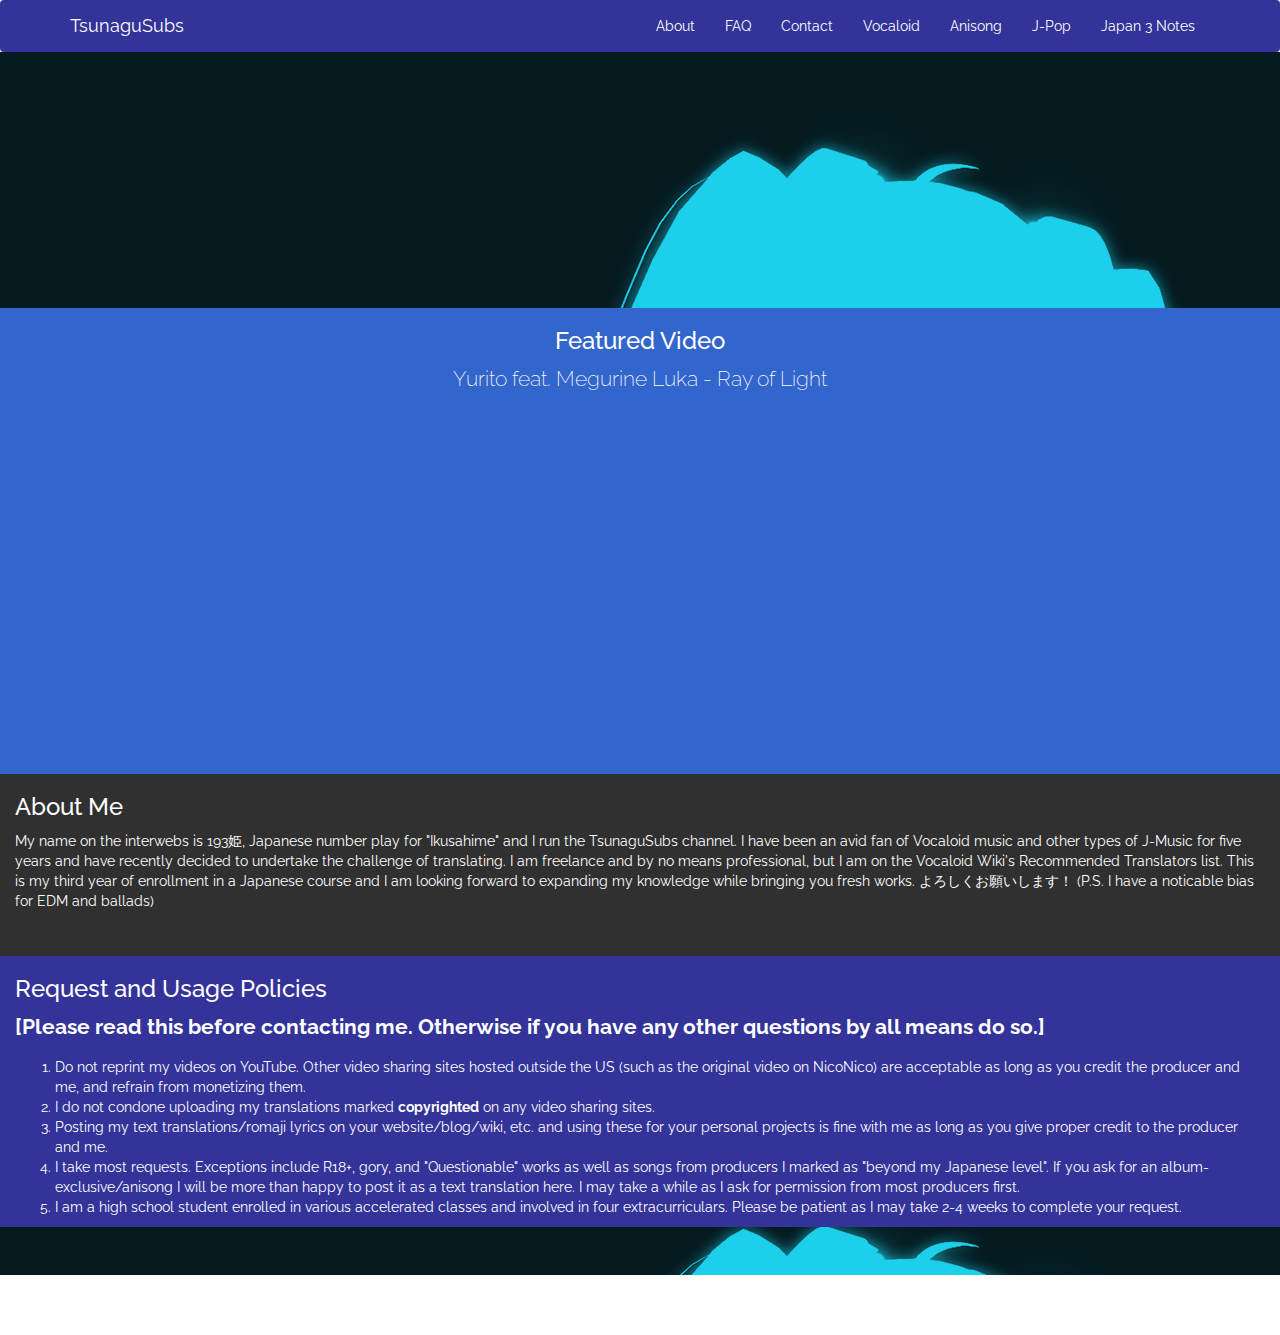
==== index.html @ f8bdbdcb "Initialize website" ====
<!DOCTYPE html>
<html lang="en">
	<head>

		<title>TsunaguSubs</title>
		<meta name="viewport" content="width=device-width, initial-scale=1">
		<meta charset="utf-8">
		<script src="js/jquery-3.1.0.min.js"></script>
		<script src="js/translation-page.js"></script>
		<link rel="stylesheet" href="css/bootstrap-3.3.7/bootstrap.min.css">
		<link rel="stylesheet" type="text/css" href="css/tsunagusubs.css">
		<link href="https://fonts.googleapis.com/css?family=Raleway" rel="stylesheet">

	</head>

	<body>
		<nav class="navbar custom-nav">
        <div class="container">
            <div class="navbar-header">
                <button type="button" class="navbar-toggle" data-toggle="collapse" data-target="#myNavbar">
          <span class="icon-bar"></span>
          <span class="icon-bar"></span>
          <span class="icon-bar"></span>
        </button>
                <a class="navbar-brand" href="#">TsunaguSubs</a>
            </div>
            <div class="collapse navbar-collapse" id="myNavbar">
                <ul class="nav navbar-nav navbar-right">
									<li>
											<a href="#about">About</a>
									</li>
									<li>
											<a href="#faq">FAQ</a>
									</li>
									<li>
											<a href="#contact">Contact</a>
									</li>
                    <li>
                        <a href="#">Vocaloid</a>
                    </li>
                    <li>
                        <a href="#">Anisong</a>
                    </li>
                    <li>
                        <a href="#">J-Pop</a>
                    </li>
                    <li>
                        <a href="#">Japan 3 Notes</a>
                    </li>
                </ul>
            </div>
        </div>
    </nav>

		<div class="jumbotron">
			<div class="container-fluid bg-1 text-center title slideanim">
			<img src="images/kizuna avatar.jpg" class="img-circle" alt="TsunaguSubs" style="width:100px;height:100px;">
			<h2>TsunaguSubs</h2>
			<p>
				Vocaloid and J-Music Translations
			</p>
		</div>

		<div class="container-fluid bg-2 text-center">
			<h3>Featured Video</h3>
			<p>
				Yurito feat. Megurine Luka - Ray of Light
			</p>
			<iframe title="YouTube video player" class="youtube-player" type="text/html"
			width="640" height="360" src="https://www.youtube.com/embed/LyIUN5BTwgQ"
			frameborder="0" allowFullScreen></iframe>
		</div>

		<div id="about" class="container-fluid bg-3 text-left">
			<h3>About Me</h3>
			My name on the interwebs is 193姫, Japanese number play for "Ikusahime" and I run
			the TsunaguSubs channel. I have been an avid fan of Vocaloid music and other types of J-Music for five
			years and have recently decided to undertake the challenge of translating. I am freelance and by no means
			professional, but I am on the Vocaloid Wiki's Recommended Translators list. This is my third year
			of enrollment in a Japanese course and I am looking forward to expanding my knowledge while
			bringing you fresh works. よろしくお願いします！
			(P.S. I have a noticable bias for EDM and ballads)
			</p>
		</div>

		<div class="container-fluid bg-4 text-left">
			<h3>Request and Usage Policies</h3>
			<p>
				<strong>[Please read this before contacting me. Otherwise if you have any other
				questions by all means do so.]</strong>
			</p>
			<ol>
				<li>
					Do not reprint my videos on YouTube. Other video sharing sites hosted outside the US
					(such as the original video on NicoNico) are acceptable as long as you credit the producer
					and me, and refrain from monetizing them.
				</li>
				<li>
					I do not condone uploading my translations marked <strong>copyrighted</strong> on any
					video sharing sites.
				<li>
					Posting my text translations/romaji lyrics on your website/blog/wiki, etc. and using these
					for your personal projects is fine with
					me as long as you give proper credit to the producer and me.
				</li>
				<li>
					I take most requests. Exceptions include R18+, gory, and "Questionable" works as well as songs
					from producers I marked as "beyond my Japanese level". If you
					ask for an album-exclusive/anisong I will be more than happy to post it as a text translation here.
					I may take a while as I ask for permission from most producers first.
				</li>
				<li>
					I am a high school student enrolled in various accelerated classes and involved in four
					extracurriculars. Please be patient as I may take 2-4 weeks to complete your request.
				</li>
			</ol>
		</div>

	</body>
</html>
---- css/tsunagusubs.css ----
body {
  font-family: 'Raleway', sans-serif;
  padding-bottom: 30px;
}


.navbar {
  background-color: #333399;
  color: white;
  margin-bottom: 0 !important;
}

.navbar li a, .navbar .navbar-brand {
    color: #fff !important;
}

.title {
  color: #7FFFD4;
  text-shadow: 4px 4px 4px #000000;
}

.jumbotron {
  background-image: url("../images/hatsunemiku.png");
  background-size: auto;
}

.bg-3 {
  background-color:#303030;
  color:white;
}

.bg-4 {
  background-color: #333399; color:white;
}

.bg-2 {
  background-color: #3366CC;color: white;
}

.slideanim {visibility:hidden;}
.slide {
    /* The name of the animation */
    animation-name: slide;
    -webkit-animation-name: slide;
    /* The duration of the animation */
    animation-duration: 1s;
    -webkit-animation-duration: 1s;
    /* Make the element visible */
    visibility: visible;
}

/* Go from 0% to 100% opacity (see-through) and specify the percentage from when to slide in the element along the Y-axis */
@keyframes slide {
    0% {
        opacity: 0;
        transform: translateY(70%);
    }
    100% {
        opacity: 1;
        transform: translateY(0%);
    }
}
@-webkit-keyframes slide {
    0% {
        opacity: 0;
        -webkit-transform: translateY(70%);
    }
    100% {
        opacity: 1;
        -webkit-transform: translateY(0%);
    }
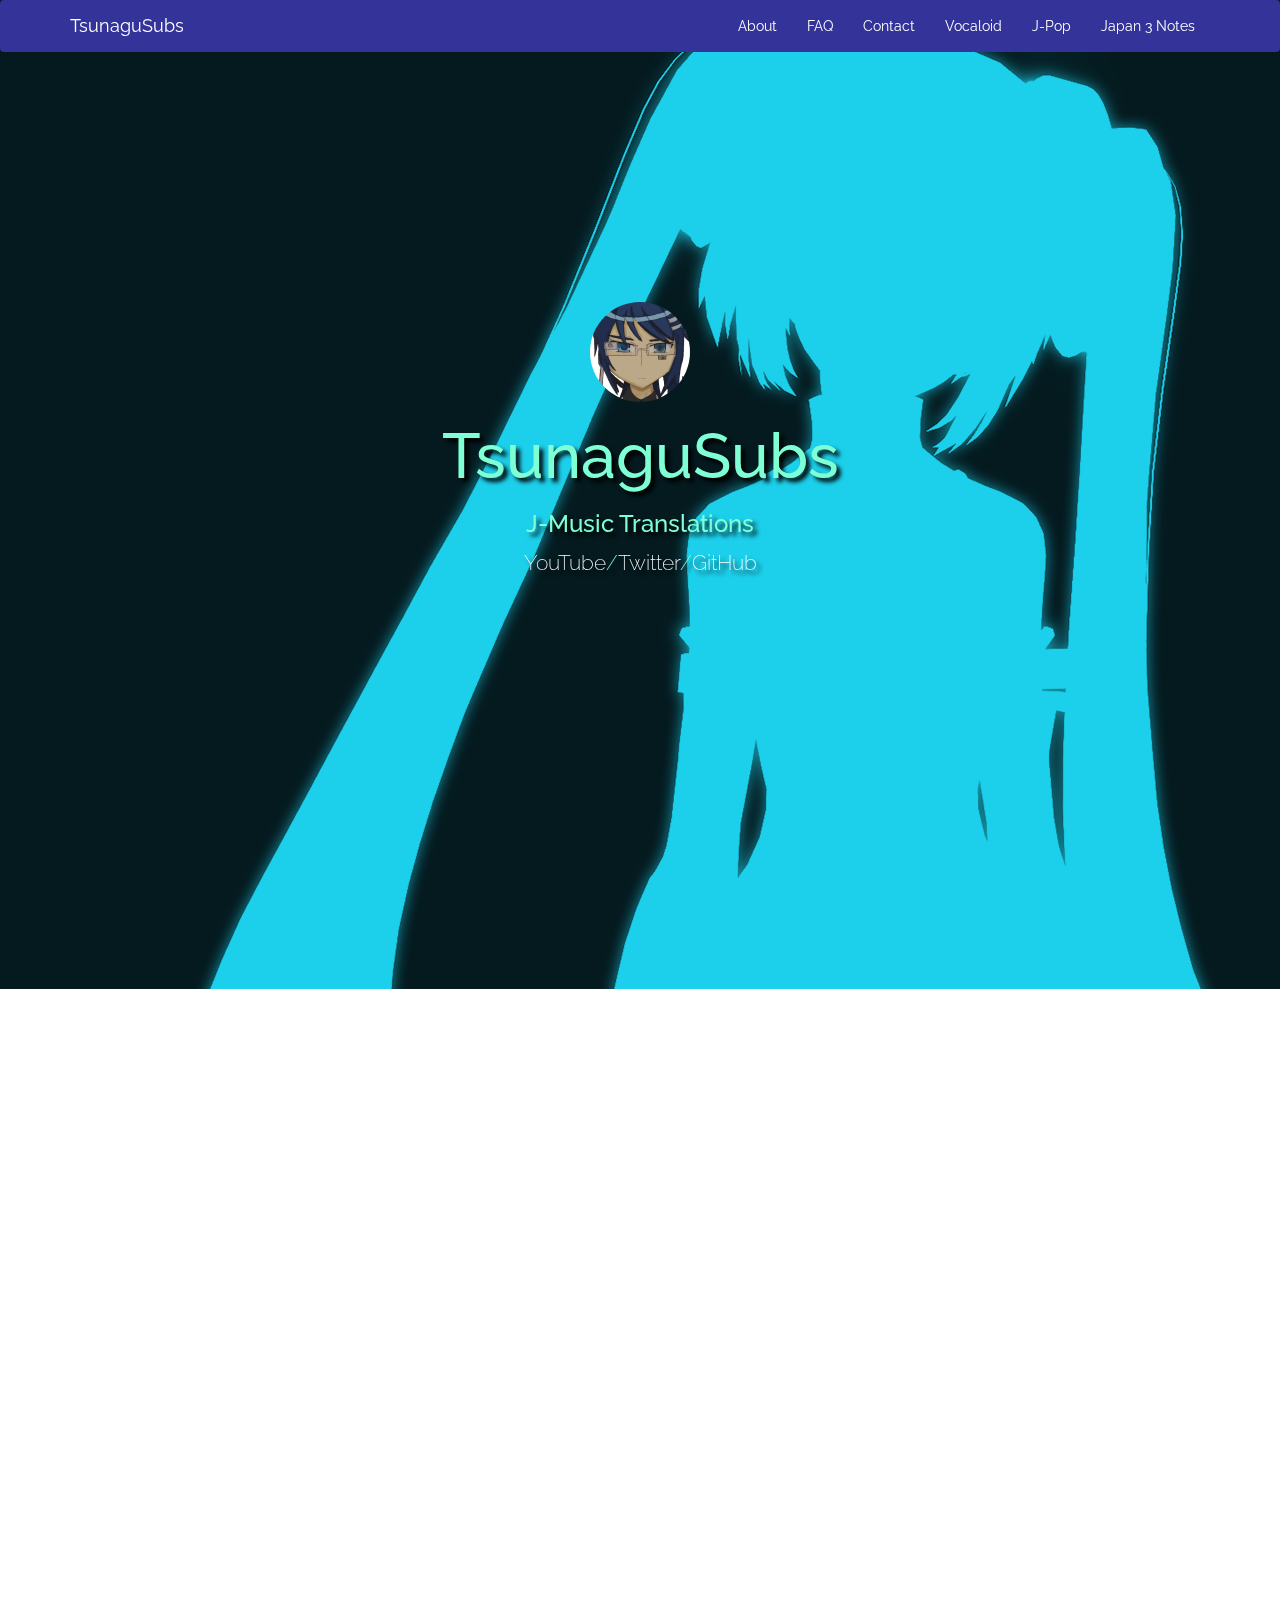
==== commit 4d626ee2: "Added pages and links for class tomorrow" ====
--- a/index.html
+++ b/index.html
@@ -1,120 +1,135 @@
 <!DOCTYPE html>
 <html lang="en">
-	<head>
 
-		<title>TsunaguSubs</title>
-		<meta name="viewport" content="width=device-width, initial-scale=1">
-		<meta charset="utf-8">
-		<script src="js/jquery-3.1.0.min.js"></script>
-		<script src="js/translation-page.js"></script>
-		<link rel="stylesheet" href="css/bootstrap-3.3.7/bootstrap.min.css">
-		<link rel="stylesheet" type="text/css" href="css/tsunagusubs.css">
-		<link href="https://fonts.googleapis.com/css?family=Raleway" rel="stylesheet">
+<head>
 
-	</head>
+	<title>TsunaguSubs</title>
+	<meta name="viewport" content="width=device-width, initial-scale=1">
+	<meta charset="utf-8">
+	<script src="js/jquery-3.1.0.min.js"></script>
+	<script src="js/translation-page.js"></script>
+	<link rel="stylesheet" href="css/bootstrap-3.3.7/bootstrap.min.css">
+	<link rel="stylesheet" type="text/css" href="css/tsunagusubs.css">
+	<link href="https://fonts.googleapis.com/css?family=Raleway" rel="stylesheet">
 
-	<body>
-		<nav class="navbar custom-nav">
-        <div class="container">
-            <div class="navbar-header">
-                <button type="button" class="navbar-toggle" data-toggle="collapse" data-target="#myNavbar">
+</head>
+
+<body>
+	<div id="bg">
+  <img src="images/hatsunemiku.png" alt="hatsunemiku">
+	</div>
+
+	<nav class="navbar custom-nav">
+		<div class="container">
+			<div class="navbar-header">
+				<button type="button" class="navbar-toggle" data-toggle="collapse" data-target="#myNavbar">
           <span class="icon-bar"></span>
           <span class="icon-bar"></span>
           <span class="icon-bar"></span>
         </button>
-                <a class="navbar-brand" href="#">TsunaguSubs</a>
-            </div>
-            <div class="collapse navbar-collapse" id="myNavbar">
-                <ul class="nav navbar-nav navbar-right">
-									<li>
-											<a href="#about">About</a>
-									</li>
-									<li>
-											<a href="#faq">FAQ</a>
-									</li>
-									<li>
-											<a href="#contact">Contact</a>
-									</li>
-                    <li>
-                        <a href="#">Vocaloid</a>
-                    </li>
-                    <li>
-                        <a href="#">Anisong</a>
-                    </li>
-                    <li>
-                        <a href="#">J-Pop</a>
-                    </li>
-                    <li>
-                        <a href="#">Japan 3 Notes</a>
-                    </li>
-                </ul>
-            </div>
-        </div>
-    </nav>
+				<a class="navbar-brand" href="#">TsunaguSubs</a>
+			</div>
+			<div class="collapse navbar-collapse" id="myNavbar">
+				<ul class="nav navbar-nav navbar-right">
+					<li>
+						<a href="#about">About</a>
+					</li>
+					<li>
+						<a href="#faq">FAQ</a>
+					</li>
+					<li>
+						<a href="#contact">Contact</a>
+					</li>
+					<li>
+						<a href="vocaloid/index.html">Vocaloid</a>
+					</li>
+					<li>
+						<a href="construction.html">J-Pop</a>
+					</li>
+					<li>
+						<a href="construction.html">Japan 3 Notes</a>
+					</li>
+				</ul>
+			</div>
+		</div>
+	</nav>
 
-		<div class="jumbotron">
-			<div class="container-fluid bg-1 text-center title slideanim">
-			<img src="images/kizuna avatar.jpg" class="img-circle" alt="TsunaguSubs" style="width:100px;height:100px;">
-			<h2>TsunaguSubs</h2>
-			<p>
-				Vocaloid and J-Music Translations
-			</p>
-		</div>
+	<div class="jumbotron">
+		<div class="container-fluid bg-1 text-center title">
+			<img id="picture" src="images/kizuna avatar.jpg" class="img-circle" alt="TsunaguSubs" style="width:100px;height:100px;">
+			<h1>TsunaguSubs</h1>
+			<h3>
+				J-Music Translations
+			</h3>
+			<p><a href="https://www.youtube.com/channel/UC-eZotdFyYjLwpZ_RX1Sfaw">YouTube</a>/<a href="https://twitter.com/tsunaguhonyaku">Twitter</a>/<a href="https://github.com/tsunagusubs">GitHub</a></p>
+	</div>
+</div>
 
-		<div class="container-fluid bg-2 text-center">
+		<div id="video" class="container-fluid bg-2 text-center slideanim">
 			<h3>Featured Video</h3>
 			<p>
 				Yurito feat. Megurine Luka - Ray of Light
 			</p>
-			<iframe title="YouTube video player" class="youtube-player" type="text/html"
-			width="640" height="360" src="https://www.youtube.com/embed/LyIUN5BTwgQ"
-			frameborder="0" allowFullScreen></iframe>
+			<iframe title="YouTube video player" class="youtube-player" type="text/html" width="640" height="360" src="https://www.youtube.com/embed/LyIUN5BTwgQ" frameborder="0" allowFullScreen></iframe>
 		</div>
 
-		<div id="about" class="container-fluid bg-3 text-left">
+		<div id="about" class="container-fluid bg-3 text-left slideanim">
 			<h3>About Me</h3>
-			My name on the interwebs is 193姫, Japanese number play for "Ikusahime" and I run
-			the TsunaguSubs channel. I have been an avid fan of Vocaloid music and other types of J-Music for five
+
+
+			<h4 id="description">My name on the interwebs is 193姫, Japanese number play for "Ikusahime" and I run
+			the TsunaguSubs channel and am the programmer half of Denryuu Software. I have been an avid fan of Vocaloid music and other types of J-Music for five
 			years and have recently decided to undertake the challenge of translating. I am freelance and by no means
 			professional, but I am on the Vocaloid Wiki's Recommended Translators list. This is my third year
 			of enrollment in a Japanese course and I am looking forward to expanding my knowledge while
-			bringing you fresh works. よろしくお願いします！
-			(P.S. I have a noticable bias for EDM and ballads)
-			</p>
+			bringing you fresh works. よろしくお願いします(Yoroshiku onegaishimasu)！
+		</h4>
+
 		</div>
 
-		<div class="container-fluid bg-4 text-left">
+		<div id="faq" class="container-fluid bg-4 text-left slideanim">
 			<h3>Request and Usage Policies</h3>
-			<p>
-				<strong>[Please read this before contacting me. Otherwise if you have any other
+			<div>
+				<p>
+					<strong>[Please read this before contacting me. Otherwise if you have any other
 				questions by all means do so.]</strong>
-			</p>
-			<ol>
-				<li>
-					Do not reprint my videos on YouTube. Other video sharing sites hosted outside the US
-					(such as the original video on NicoNico) are acceptable as long as you credit the producer
-					and me, and refrain from monetizing them.
-				</li>
-				<li>
-					I do not condone uploading my translations marked <strong>copyrighted</strong> on any
-					video sharing sites.
-				<li>
-					Posting my text translations/romaji lyrics on your website/blog/wiki, etc. and using these
-					for your personal projects is fine with
-					me as long as you give proper credit to the producer and me.
-				</li>
-				<li>
-					I take most requests. Exceptions include R18+, gory, and "Questionable" works as well as songs
-					from producers I marked as "beyond my Japanese level". If you
-					ask for an album-exclusive/anisong I will be more than happy to post it as a text translation here.
-					I may take a while as I ask for permission from most producers first.
-				</li>
-				<li>
-					I am a high school student enrolled in various accelerated classes and involved in four
-					extracurriculars. Please be patient as I may take 2-4 weeks to complete your request.
-				</li>
-			</ol>
+				</p>
+				<ol>
+					<li>
+						Do not reprint my videos on YouTube. Other video sharing sites hosted outside the US (such as the original video on NicoNico) are acceptable as long as you credit the producer and me, and refrain from monetizing them.
+					</li>
+					<li>
+						I do not condone uploading my translations marked <strong>copyrighted</strong> on any video sharing sites.
+						<li>
+							Posting my text translations/romaji lyrics on your website/blog/wiki, etc. and using these for your personal projects is fine with me as long as you give proper credit to the producer and me.
+						</li>
+						<li>
+							I take most requests. Exceptions include R18+, gory, and "Questionable" works as well as songs from producers I marked as "beyond my Japanese level". If you ask for an album-exclusive/anisong I will be more than happy to post it as a text translation
+							here. I may take a while as I ask for permission from most producers first.
+						</li>
+						<li>
+							I am a high school student enrolled in various accelerated classes and involved in four extracurriculars (Cross Country, BPA Web Design Team, Academic Decathlon, National Honor Society). Please be patient as I may take 2-4 weeks to complete your request.
+						</li>
+				</ol>
+			</div>
 		</div>
 
-	</body>
+			<div id="contact" class="container-fluid bg-5 text-left slideanim">
+				<h3>Contact Me</h3>
+					<form action="mailto:tsunagusubs@gmail.com" method="post" enctype="text/plain">
+						Name:<br>
+						<input style="color:black;"type="text" name="name"><br> E-mail:
+						<br>
+						<input style="color:black;"type="text" name="mail"><br> Questions/Comments:
+						<br>
+						<input style="color:black;"type="text" name="comment" size="100"><br><br>
+						<input style="color:black;"type="submit" value="Send">
+						<input style="color:black;"type="reset" value="Clear">
+					</form>
+
+
+			</div>
+
+</body>
+
 </html>
--- a/css/tsunagusubs.css
+++ b/css/tsunagusubs.css
@@ -1,43 +1,92 @@
+
+
+
 body {
   font-family: 'Raleway', sans-serif;
   padding-bottom: 30px;
+  position: relative;
 }
-
-
+footer {
+  background-color: #333399;
+  color: white;
+  padding: 10px;
+}
+a {
+  color: white;
+}
+#bg {
+  position: fixed;
+  top: -50%;
+  left: -50%;
+  width: 200%;
+  height: 200%;
+}
+#bg img {
+  position: absolute;
+  top: 0;
+  left: 0;
+  right: 0;
+  bottom: 0;
+  margin: auto;
+  min-width: 50%;
+  min-height: 50%;
+}
 .navbar {
+  position: relative;
   background-color: #333399;
   color: white;
   margin-bottom: 0 !important;
 }
 
 .navbar li a, .navbar .navbar-brand {
+    position: relative;
     color: #fff !important;
 }
 
 .title {
+  position: relative;
   color: #7FFFD4;
   text-shadow: 4px 4px 4px #000000;
 }
 
 .jumbotron {
-  background-image: url("../images/hatsunemiku.png");
-  background-size: auto;
+padding-top: 250px;
+padding-bottom: 250px;
 }
 
-.bg-3 {
-  background-color:#303030;
-  color:white;
+#about {
+  position: relative;
+  color: white;
+  padding: 50px;
 }
 
-.bg-4 {
+#faq {
+  position: relative;
   background-color: #333399; color:white;
+  padding: 50px;
 }
 
-.bg-2 {
+#video {
+  position: relative;
   background-color: #3366CC;color: white;
+  padding: 50px;
 }
 
-.slideanim {visibility:hidden;}
+#description {
+
+}
+
+#picture {
+
+}
+
+#contact {
+  position: relative;
+  color: white;
+  padding: 50px;
+}
+
+.slideanim {position: relative;visibility:hidden;}
 .slide {
     /* The name of the animation */
     animation-name: slide;
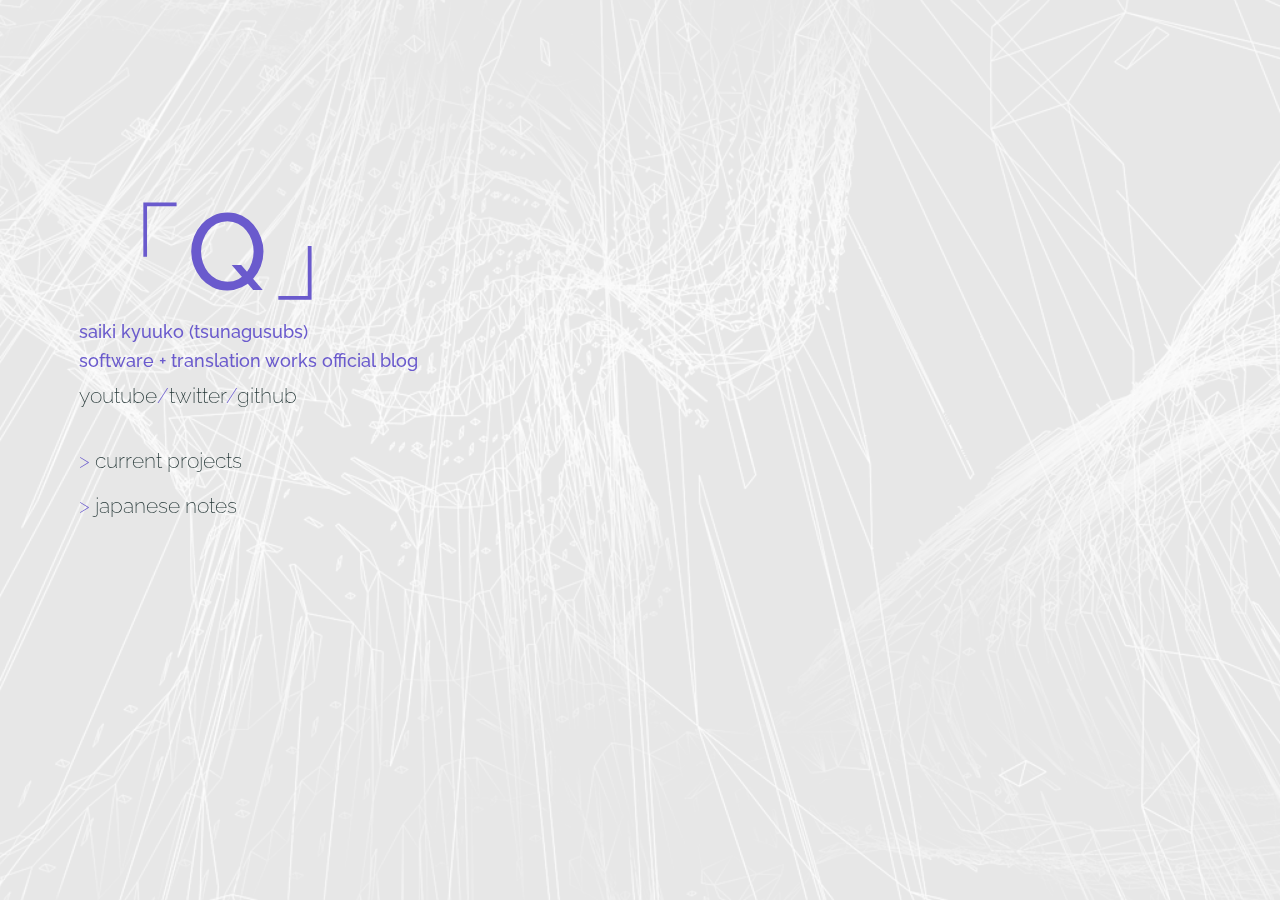
==== commit e38c18ac: "update website 2017" ====
--- a/index.html
+++ b/index.html
@@ -3,132 +3,37 @@
 
 <head>
 
-	<title>TsunaguSubs</title>
-	<meta name="viewport" content="width=device-width, initial-scale=1">
-	<meta charset="utf-8">
-	<script src="js/jquery-3.1.0.min.js"></script>
-	<script src="js/translation-page.js"></script>
-	<link rel="stylesheet" href="css/bootstrap-3.3.7/bootstrap.min.css">
-	<link rel="stylesheet" type="text/css" href="css/tsunagusubs.css">
-	<link href="https://fonts.googleapis.com/css?family=Raleway" rel="stylesheet">
+  <title>「Q」再帰究子</title>
+  <meta name="viewport" content="width=device-width, initial-scale=1">
+  <meta charset="utf-8">
+  <script src="js/jquery-3.1.0.min.js"></script>
+  <script src="js/translation-page.js"></script>
+  <link rel="stylesheet" href="css/bootstrap-3.3.7/bootstrap.min.css">
+  <link rel="stylesheet" type="text/css" href="css/tsunagusubs.css">
+  <link href="https://fonts.googleapis.com/css?family=Raleway" rel="stylesheet">
 
 </head>
 
 <body>
-	<div id="bg">
-  <img src="images/hatsunemiku.png" alt="hatsunemiku">
-	</div>
-
-	<nav class="navbar custom-nav">
-		<div class="container">
-			<div class="navbar-header">
-				<button type="button" class="navbar-toggle" data-toggle="collapse" data-target="#myNavbar">
-          <span class="icon-bar"></span>
-          <span class="icon-bar"></span>
-          <span class="icon-bar"></span>
-        </button>
-				<a class="navbar-brand" href="#">TsunaguSubs</a>
-			</div>
-			<div class="collapse navbar-collapse" id="myNavbar">
-				<ul class="nav navbar-nav navbar-right">
-					<li>
-						<a href="#about">About</a>
-					</li>
-					<li>
-						<a href="#faq">FAQ</a>
-					</li>
-					<li>
-						<a href="#contact">Contact</a>
-					</li>
-					<li>
-						<a href="vocaloid/index.html">Vocaloid</a>
-					</li>
-					<li>
-						<a href="construction.html">J-Pop</a>
-					</li>
-					<li>
-						<a href="construction.html">Japan 3 Notes</a>
-					</li>
-				</ul>
-			</div>
-		</div>
-	</nav>
-
-	<div class="jumbotron">
-		<div class="container-fluid bg-1 text-center title">
-			<img id="picture" src="images/kizuna avatar.jpg" class="img-circle" alt="TsunaguSubs" style="width:100px;height:100px;">
-			<h1>TsunaguSubs</h1>
-			<h3>
-				J-Music Translations
-			</h3>
-			<p><a href="https://www.youtube.com/channel/UC-eZotdFyYjLwpZ_RX1Sfaw">YouTube</a>/<a href="https://twitter.com/tsunaguhonyaku">Twitter</a>/<a href="https://github.com/tsunagusubs">GitHub</a></p>
-	</div>
-</div>
-
-		<div id="video" class="container-fluid bg-2 text-center slideanim">
-			<h3>Featured Video</h3>
-			<p>
-				Yurito feat. Megurine Luka - Ray of Light
-			</p>
-			<iframe title="YouTube video player" class="youtube-player" type="text/html" width="640" height="360" src="https://www.youtube.com/embed/LyIUN5BTwgQ" frameborder="0" allowFullScreen></iframe>
-		</div>
-
-		<div id="about" class="container-fluid bg-3 text-left slideanim">
-			<h3>About Me</h3>
 
 
-			<h4 id="description">My name on the interwebs is 193姫, Japanese number play for "Ikusahime" and I run
-			the TsunaguSubs channel and am the programmer half of Denryuu Software. I have been an avid fan of Vocaloid music and other types of J-Music for five
-			years and have recently decided to undertake the challenge of translating. I am freelance and by no means
-			professional, but I am on the Vocaloid Wiki's Recommended Translators list. This is my third year
-			of enrollment in a Japanese course and I am looking forward to expanding my knowledge while
-			bringing you fresh works. よろしくお願いします(Yoroshiku onegaishimasu)！
-		</h4>
+  <div id="bg">
+    <img src="images/cyber.png" alt="cyber.png">
+  </div>
 
-		</div>
+  <div class="jumbotron">
+    <div class="container-fluid bg-1 text-left title">
+      <h1 style="font-size: 108px;">「Q」</h1>
+      <h4>saiki kyuuko (tsunagusubs)</h4>
+      <h4>software + translation works official blog</h4>
 
-		<div id="faq" class="container-fluid bg-4 text-left slideanim">
-			<h3>Request and Usage Policies</h3>
-			<div>
-				<p>
-					<strong>[Please read this before contacting me. Otherwise if you have any other
-				questions by all means do so.]</strong>
-				</p>
-				<ol>
-					<li>
-						Do not reprint my videos on YouTube. Other video sharing sites hosted outside the US (such as the original video on NicoNico) are acceptable as long as you credit the producer and me, and refrain from monetizing them.
-					</li>
-					<li>
-						I do not condone uploading my translations marked <strong>copyrighted</strong> on any video sharing sites.
-						<li>
-							Posting my text translations/romaji lyrics on your website/blog/wiki, etc. and using these for your personal projects is fine with me as long as you give proper credit to the producer and me.
-						</li>
-						<li>
-							I take most requests. Exceptions include R18+, gory, and "Questionable" works as well as songs from producers I marked as "beyond my Japanese level". If you ask for an album-exclusive/anisong I will be more than happy to post it as a text translation
-							here. I may take a while as I ask for permission from most producers first.
-						</li>
-						<li>
-							I am a high school student enrolled in various accelerated classes and involved in four extracurriculars (Cross Country, BPA Web Design Team, Academic Decathlon, National Honor Society). Please be patient as I may take 2-4 weeks to complete your request.
-						</li>
-				</ol>
-			</div>
-		</div>
+      <p><a href="https://www.youtube.com/channel/UC-eZotdFyYjLwpZ_RX1Sfaw">youtube</a>/<a href="https://twitter.com/tsunaguhonyaku">twitter</a>/<a href="https://github.com/tsunagusubs">github</a></p>
+      <br>
+      <p><span>></span> <a href="projects.html"> current projects </a></p>
+      <p><span>></span> <a href="notes/potential.html"> japanese notes</a></p>
 
-			<div id="contact" class="container-fluid bg-5 text-left slideanim">
-				<h3>Contact Me</h3>
-					<form action="mailto:tsunagusubs@gmail.com" method="post" enctype="text/plain">
-						Name:<br>
-						<input style="color:black;"type="text" name="name"><br> E-mail:
-						<br>
-						<input style="color:black;"type="text" name="mail"><br> Questions/Comments:
-						<br>
-						<input style="color:black;"type="text" name="comment" size="100"><br><br>
-						<input style="color:black;"type="submit" value="Send">
-						<input style="color:black;"type="reset" value="Clear">
-					</form>
-
-
-			</div>
+    </div>
+  </div>
 
 </body>
 
--- a/css/tsunagusubs.css
+++ b/css/tsunagusubs.css
@@ -1,18 +1,32 @@
-
-
-
 body {
   font-family: 'Raleway', sans-serif;
   padding-bottom: 30px;
   position: relative;
+  overflow: hidden;
+  margin-left: 5%;
+  margin-right: 5%;
 }
+
 footer {
   background-color: #333399;
   color: white;
   padding: 10px;
 }
 a {
-  color: white;
+  color: #1c2f2f;
+}
+
+h1 {
+  position: relative;
+}
+
+p {
+  position: relative;
+  font-size: 20px;
+}
+
+ol {
+  font-size: 20px;
 }
 #bg {
   position: fixed;
@@ -33,25 +47,43 @@
 }
 .navbar {
   position: relative;
-  background-color: #333399;
-  color: white;
   margin-bottom: 0 !important;
 }
 
 .navbar li a, .navbar .navbar-brand {
     position: relative;
-    color: #fff !important;
+    color: #6a5acd !important;
 }
 
 .title {
   position: relative;
-  color: #7FFFD4;
-  text-shadow: 4px 4px 4px #000000;
+  color: #6a5acd;
+}
+
+.page-title {
+  position: relative;
+  text-align: right;
+  margin-right: 5%;
+}
+
+.page-date {
+  position: relative;
+  text-align: right;
+  margin-right: 5%;
+  color: #6a5acd;
+}
+
+.heading {
+  position: relative;
+  color: #6a5acd;
 }
 
 .jumbotron {
-padding-top: 250px;
-padding-bottom: 250px;
+ padding-top: 15%;
+ padding-bottom: 15%;
+ overflow: hidden;
+ position: relative;
+ background-color: transparent;
 }
 
 #about {
@@ -86,6 +118,9 @@
   padding: 50px;
 }
 
+#content {
+  position: relative;
+}
 .slideanim {position: relative;visibility:hidden;}
 .slide {
     /* The name of the animation */
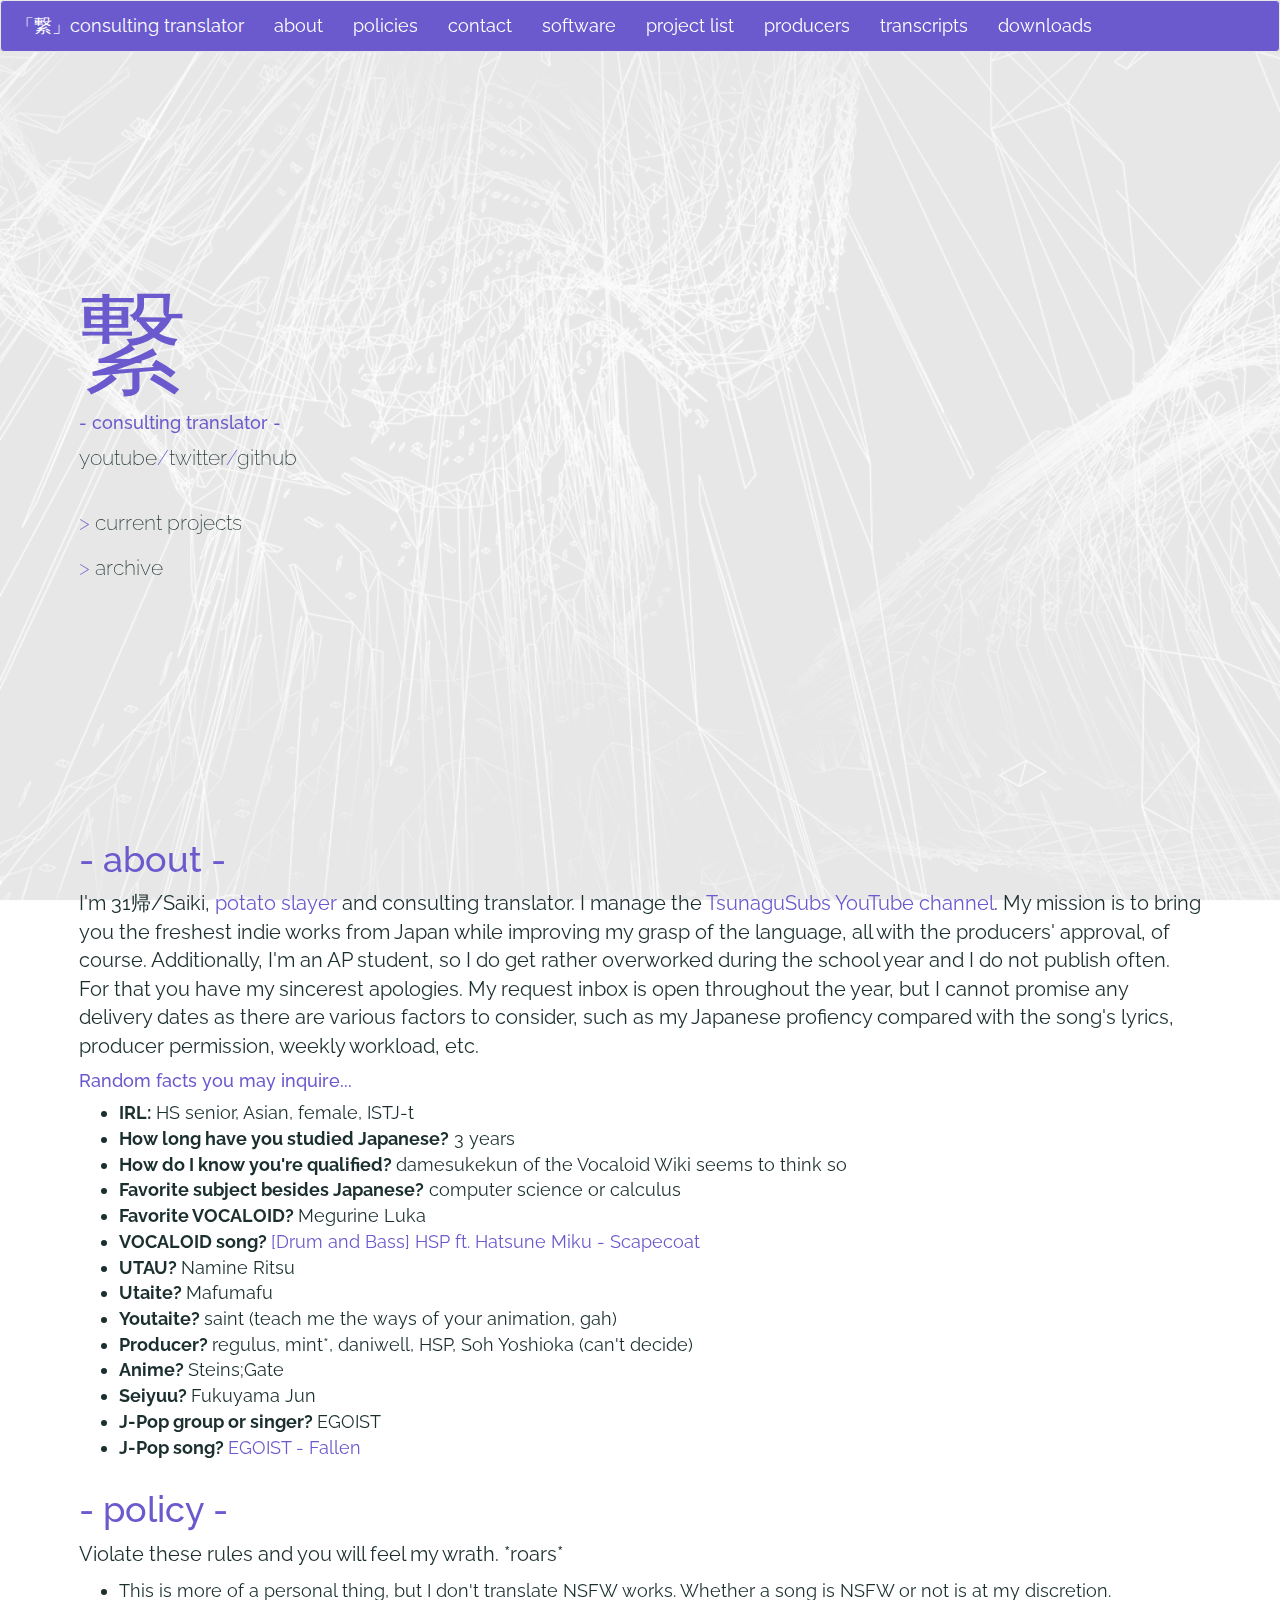
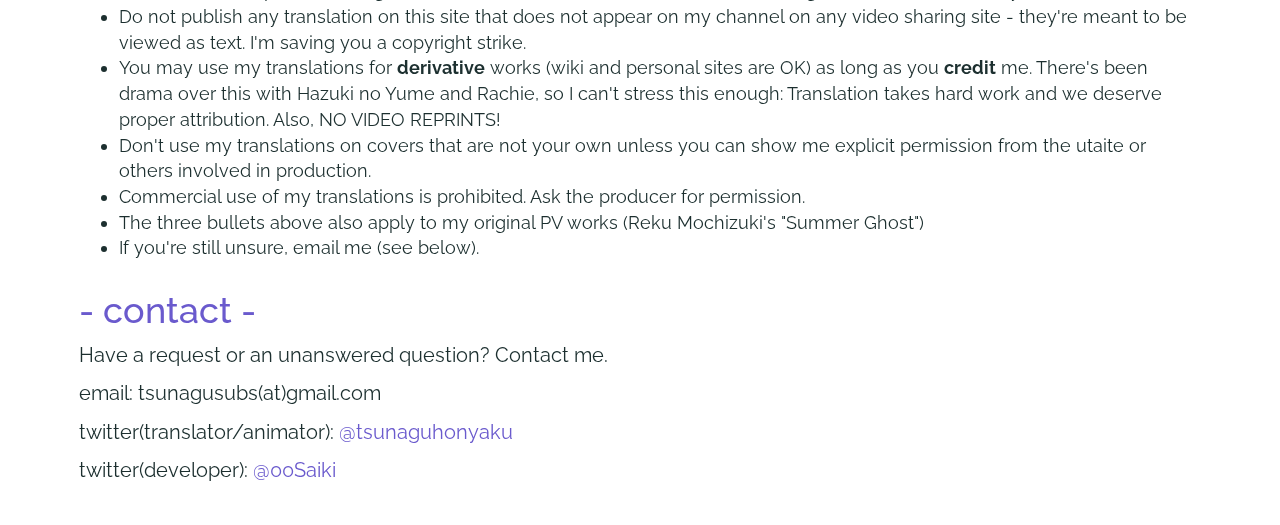
==== commit febbbb32: "update front page" ====
--- a/index.html
+++ b/index.html
@@ -3,13 +3,13 @@
 
 <head>
 
-  <title>「Q」再帰究子</title>
+  <title>「繋」consulting translator</title>
   <meta name="viewport" content="width=device-width, initial-scale=1">
   <meta charset="utf-8">
-  <script src="js/jquery-3.1.0.min.js"></script>
-  <script src="js/translation-page.js"></script>
   <link rel="stylesheet" href="css/bootstrap-3.3.7/bootstrap.min.css">
   <link rel="stylesheet" type="text/css" href="css/tsunagusubs.css">
+  <script src="js/bootstrap.min.js"></script>
+  <script src="js/translation-page.js"></script>
   <link href="https://fonts.googleapis.com/css?family=Raleway" rel="stylesheet">
 
 </head>
@@ -21,18 +21,94 @@
     <img src="images/cyber.png" alt="cyber.png">
   </div>
 
+  <nav class="navbar navbar-default">
+    <div class="container-fluid">
+      <div class="navbar-header">
+        <button type="button" class="navbar-toggle" data-toggle="collapse" data-target="#myNavbar">
+        <span class="icon-bar"></span>
+        <span class="icon-bar"></span>
+        <span class="icon-bar"></span>
+      </button>
+        <a class="navbar-brand" href="index.html">「繋」consulting translator</a>
+      </div>
+      <div class="collapse navbar-collapse" id="myNavbar">
+        <ul class="nav navbar-nav">
+          <li><a href="#about">about</a></li>
+          <li><a href="#faq">policies</a></li>
+          <li><a href="#contact">contact</a></li>
+          <li><a href="https://github.com/tsunagusubs">software</a></li>
+          <li><a href="">project list</a></li>
+          <li><a href="producers.html">producers</a></li>
+          <li><a href="transcripts.html">transcripts</a></li>
+          <li><a href="downloads.html">downloads</a></li>
+        </ul>
+      </div>
+    </div>
+  </nav>
+
+
   <div class="jumbotron">
     <div class="container-fluid bg-1 text-left title">
-      <h1 style="font-size: 108px;">「Q」</h1>
-      <h4>saiki kyuuko (tsunagusubs)</h4>
-      <h4>software + translation works official blog</h4>
-
+      <h1 style="font-size: 108px;">繋</h1>
+      <h4> - consulting translator - </h4>
       <p><a href="https://www.youtube.com/channel/UC-eZotdFyYjLwpZ_RX1Sfaw">youtube</a>/<a href="https://twitter.com/tsunaguhonyaku">twitter</a>/<a href="https://github.com/tsunagusubs">github</a></p>
       <br>
       <p><span>></span> <a href="projects.html"> current projects </a></p>
-      <p><span>></span> <a href="notes/potential.html"> japanese notes</a></p>
+      <p><span>></span> <a href="vocaloid/index.html"> archive </a></p>
+    </div>
+  </div>
 
-    </div>
+  <div id="about" class="container-fluid bg-2 text-left title">
+    <h1 class="heading">- about - </h1>
+    <p class="content">I'm 31帰/Saiki, <a style="color: #6a5acd;"href="https://www.reddit.com/r/APStudents/comments/6a7qi9/how_to_see_if_your_potato_is_warm_enough_calc/">
+      potato slayer</a> and consulting translator. I manage the <a style="color: #6a5acd;" href="https://www.youtube.com/channel/UC-eZotdFyYjLwpZ_RX1Sfaw">TsunaguSubs YouTube channel</a>. My mission is to bring you the
+      freshest indie works from Japan while improving my grasp of the language, all with the producers'
+      approval, of course. Additionally, I'm an AP student, so I do get rather overworked during the
+      school year and I do not publish often. For that you have my sincerest apologies. My request
+      inbox is open throughout the year, but I cannot promise any delivery dates as there are various factors
+      to consider, such as my Japanese profiency compared with the song's lyrics, producer permission, weekly workload, etc.</p>
+      <h4 class="heading">Random facts you may inquire...</h4>
+      <ul class="content">
+        <li><strong>IRL:</strong> HS senior, Asian, female, ISTJ-t</li>
+        <li><strong>How long have you studied Japanese?</strong> 3 years</li>
+        <li><strong>How do I know you're qualified? </strong>damesukekun of the Vocaloid Wiki seems to think so</li>
+        <li><strong>Favorite subject besides Japanese?</strong> computer science or calculus</li>
+        <li><strong>Favorite VOCALOID? </strong>Megurine Luka</li>
+        <li><strong>VOCALOID song? </strong><a style="color: #6a5acd;" href="https://www.youtube.com/watch?v=KRRHg07tbPY">[Drum and Bass] HSP ft. Hatsune Miku - Scapecoat</a></li>
+        <li><strong>UTAU? </strong>Namine Ritsu</li>
+        <li><strong>Utaite? </strong>Mafumafu</li>
+        <li><strong>Youtaite? </strong>saint (teach me the ways of your animation, gah)</li>
+        <li><strong>Producer? </strong>regulus, mint*, daniwell, HSP, Soh Yoshioka (can't decide)</li>
+        <li><strong>Anime? </strong>Steins;Gate</li>
+        <li><strong>Seiyuu? </strong>Fukuyama Jun</li>
+        <li><strong>J-Pop group or singer? </strong>EGOIST</li>
+        <li><strong>J-Pop song? </strong><a style="color: #6a5acd;" href="https://www.youtube.com/watch?v=BU8HEzAcKGc">EGOIST - Fallen</a></li>
+
+      </ul>
+  </div>
+
+  <div id="faq" class="content container-fluid bg-2 text-left title">
+    <h1>- policy - </h1>
+    <p class="content"> Violate these rules and you will feel my wrath. *roars*</p>
+    <ul class="content">
+      <li>This is more of a personal thing, but I don't translate NSFW works. Whether a song is NSFW or not is at my discretion.</li>
+      <li>Do not publish any translation on this site that does not appear on my channel on any video sharing site - they're meant to be viewed as text.
+         I'm saving you a copyright strike.</li>
+      <li>You may use my translations for <strong>derivative</strong> works (wiki and personal sites are OK) as long as you <strong>credit</strong> me. There's been drama over this
+        with Hazuki no Yume and Rachie, so I can't stress this enough: Translation takes hard work and we deserve proper attribution. Also, NO VIDEO REPRINTS!</li>
+      <li>Don't use my translations on covers that are not your own unless you can show me explicit permission from the utaite or others involved in production.</li>
+      <li>Commercial use of my translations is prohibited. Ask the producer for permission.</li>
+      <li>The three bullets above also apply to my original PV works (Reku Mochizuki's "Summer Ghost")</li>
+      <li>If you're still unsure, email me (see below).</li>
+    </ul>
+  </div>
+
+  <div id="contact" class="content container-fluid bg-3 text-left title">
+    <h1>- contact - </h1>
+    <p class="content">Have a request or an unanswered question? Contact me.</p>
+    <p class="content">email: tsunagusubs(at)gmail.com
+    <p class="content">twitter(translator/animator): <a style="color: #6a5acd;" href="https://twitter.com/tsunaguhonyaku">@tsunaguhonyaku</a>
+    <p class="content">twitter(developer): <a style="color: #6a5acd;" href="https://twitter.com/00Saiki">@00Saiki</a>
   </div>
 
 </body>
--- a/css/tsunagusubs.css
+++ b/css/tsunagusubs.css
@@ -2,9 +2,8 @@
   font-family: 'Raleway', sans-serif;
   padding-bottom: 30px;
   position: relative;
-  overflow: hidden;
-  margin-left: 5%;
-  margin-right: 5%;
+  overflow-x: hidden;
+  overflow-y: auto;
 }
 
 footer {
@@ -25,8 +24,8 @@
   font-size: 20px;
 }
 
-ol {
-  font-size: 20px;
+li {
+  font-size: 18px;
 }
 #bg {
   position: fixed;
@@ -45,19 +44,16 @@
   min-width: 50%;
   min-height: 50%;
 }
-.navbar {
-  position: relative;
-  margin-bottom: 0 !important;
+
+
+.content {
+  color: #1c2f2f;
 }
-
-.navbar li a, .navbar .navbar-brand {
-    position: relative;
-    color: #6a5acd !important;
-}
-
 .title {
   position: relative;
   color: #6a5acd;
+  margin-left: 5%;
+  margin-right: 5%;
 }
 
 .page-title {
@@ -81,46 +77,31 @@
 .jumbotron {
  padding-top: 15%;
  padding-bottom: 15%;
- overflow: hidden;
  position: relative;
  background-color: transparent;
 }
 
-#about {
-  position: relative;
-  color: white;
-  padding: 50px;
+.navbar {
+    position: relative;
+    background-color: #6a5acd;
 }
 
-#faq {
-  position: relative;
-  background-color: #333399; color:white;
-  padding: 50px;
+.navbar-default .navbar-nav > li >a {
+  color: white;
 }
 
-#video {
-  position: relative;
-  background-color: #3366CC;color: white;
-  padding: 50px;
+.navbar-default .navbar-brand {
+  color: white;
 }
 
-#description {
 
+#about #faq #contact {
+  position: relative;
+  margin-left: 5%;
+  margin-right: 5%;
 }
 
-#picture {
 
-}
-
-#contact {
-  position: relative;
-  color: white;
-  padding: 50px;
-}
-
-#content {
-  position: relative;
-}
 .slideanim {position: relative;visibility:hidden;}
 .slide {
     /* The name of the animation */
